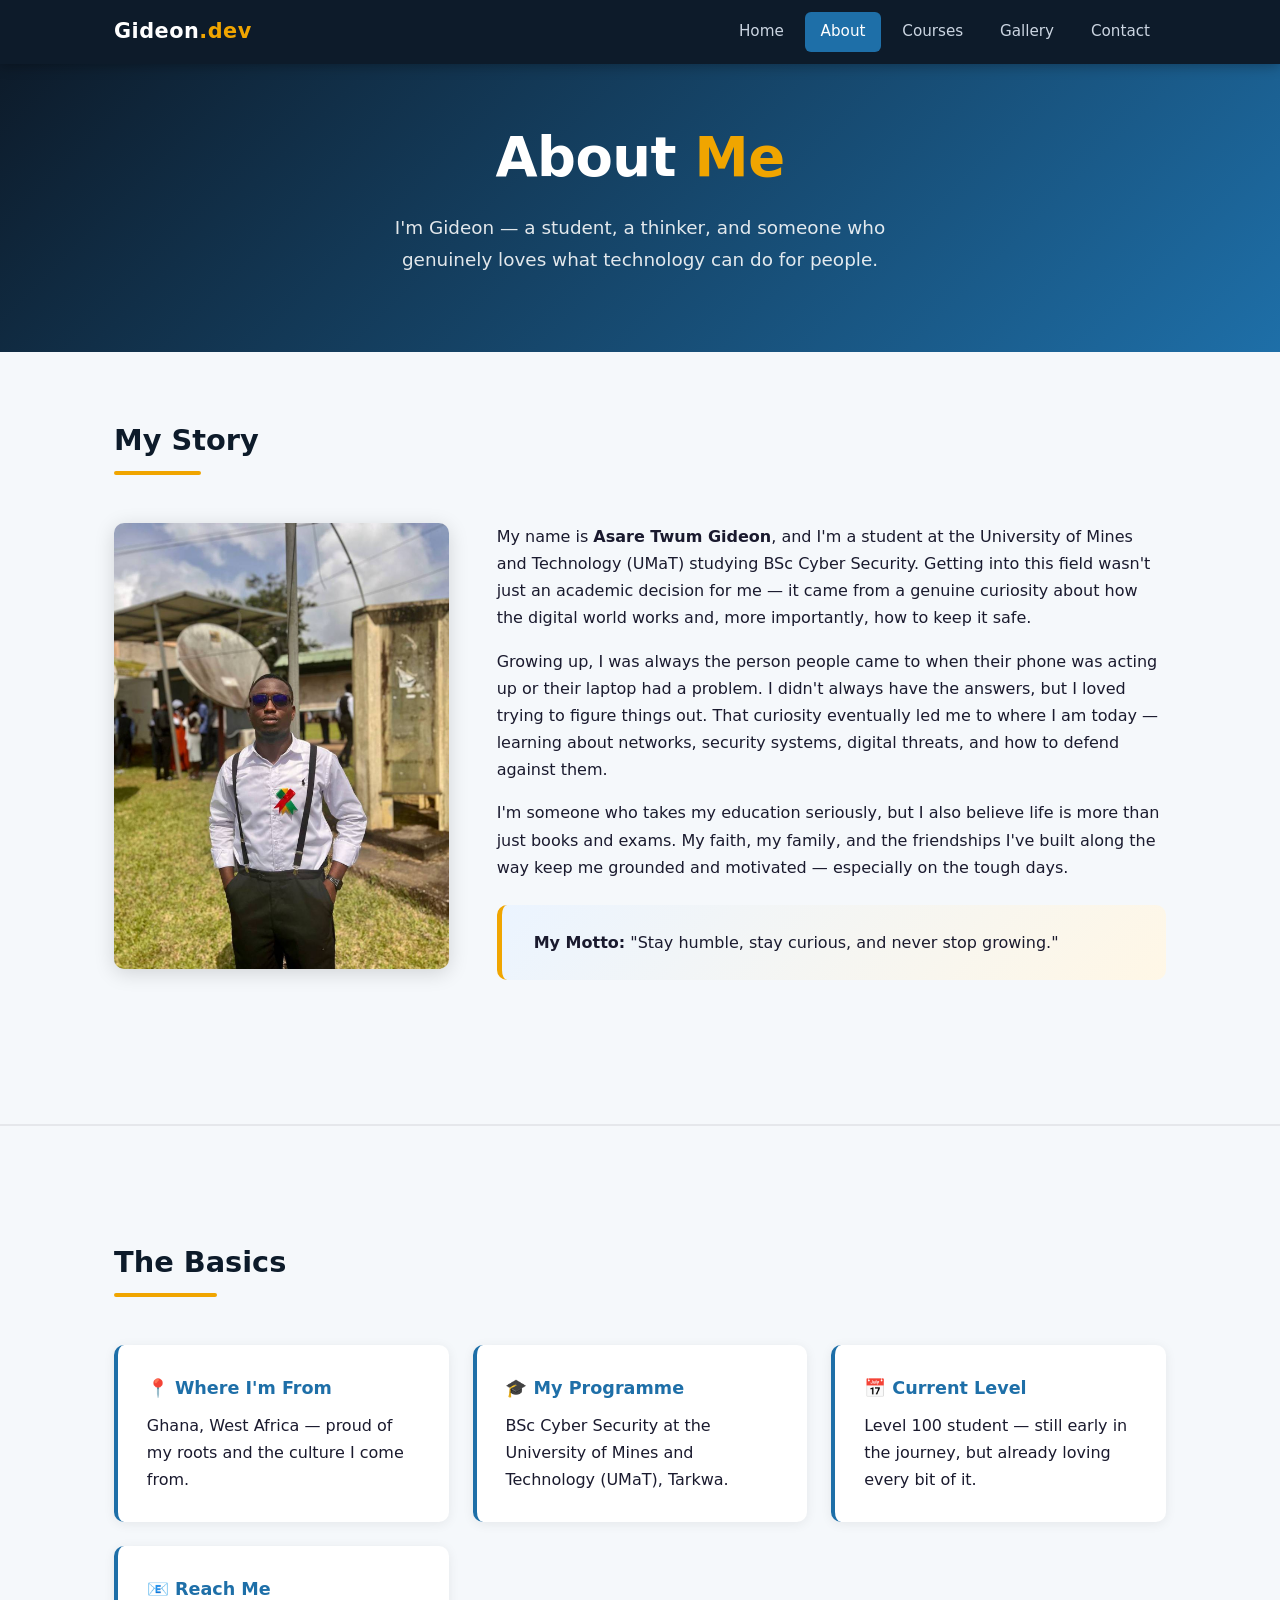
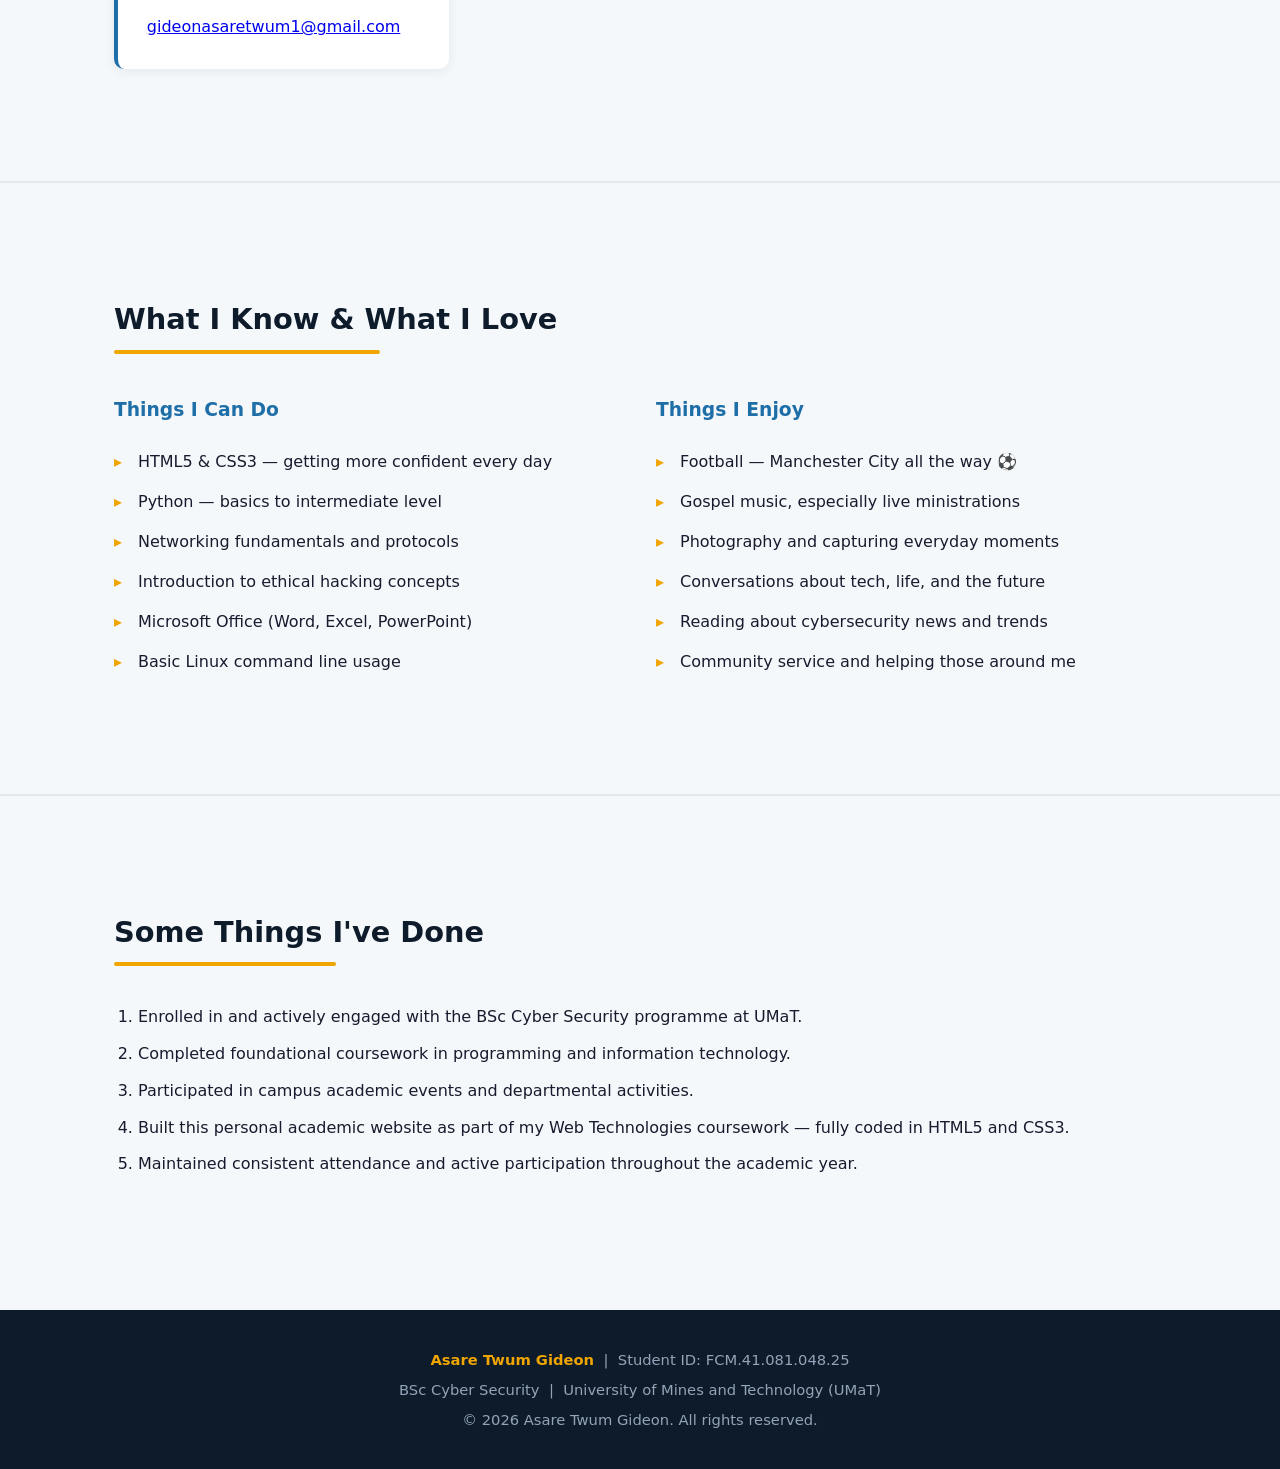
==== about.html @ c522113d "Add files via upload" ====
<!DOCTYPE html>
<html lang="en">
<head>
  <meta charset="UTF-8" />
  <meta name="viewport" content="width=device-width, initial-scale=1.0" />
  <meta name="description" content="About Asare Twum Gideon – BSc Cyber Security, UMaT" />
  <meta name="author" content="Asare Twum Gideon" />
  <title>About Me | Asare Twum Gideon</title>
  <link rel="stylesheet" href="style.css" />
</head>
<body>

  <header>
    <div class="header-inner">
      <a href="index.html" class="logo">Gideon<span>.dev</span></a>
      <nav>
        <ul>
          <li><a href="index.html">Home</a></li>
          <li><a href="about.html" class="active">About</a></li>
          <li><a href="courses.html">Courses</a></li>
          <li><a href="gallery.html">Gallery</a></li>
          <li><a href="contact.html">Contact</a></li>
        </ul>
      </nav>
    </div>
  </header>

  <section class="hero" style="padding:3rem 1.5rem;">
    <h1>About <span>Me</span></h1>
    <p>I'm Gideon — a student, a thinker, and someone who genuinely loves what technology can do for people.</p>
  </section>

  <main>

    <section class="section">
      <h2 class="section-title">My Story</h2>
      <div class="about-grid">
        <aside>
          <img src="images/photo2.jpg" alt="Asare Twum Gideon in formal white shirt with suspenders on campus" class="about-img" />
        </aside>
        <article>
          <p>My name is <strong>Asare Twum Gideon</strong>, and I'm a student at the University of Mines and Technology (UMaT) studying BSc Cyber Security. Getting into this field wasn't just an academic decision for me — it came from a genuine curiosity about how the digital world works and, more importantly, how to keep it safe.</p>

          <p style="margin-top:1rem;">Growing up, I was always the person people came to when their phone was acting up or their laptop had a problem. I didn't always have the answers, but I loved trying to figure things out. That curiosity eventually led me to where I am today — learning about networks, security systems, digital threats, and how to defend against them.</p>

          <p style="margin-top:1rem;">I'm someone who takes my education seriously, but I also believe life is more than just books and exams. My faith, my family, and the friendships I've built along the way keep me grounded and motivated — especially on the tough days.</p>

          <div class="highlight" style="margin-top:1.5rem;">
            <strong>My Motto:</strong> "Stay humble, stay curious, and never stop growing."
          </div>
        </article>
      </div>
    </section>

    <hr class="divider" />

    <section class="section">
      <h2 class="section-title">The Basics</h2>
      <div class="card-grid">
        <div class="card">
          <h3>📍 Where I'm From</h3>
          <p>Ghana, West Africa — proud of my roots and the culture I come from.</p>
        </div>
        <div class="card">
          <h3>🎓 My Programme</h3>
          <p>BSc Cyber Security at the University of Mines and Technology (UMaT), Tarkwa.</p>
        </div>
        <div class="card">
          <h3>📅 Current Level</h3>
          <p>Level 100 student — still early in the journey, but already loving every bit of it.</p>
        </div>
        <div class="card">
          <h3>📧 Reach Me</h3>
          <p><a href="mailto:gideonasaretwum1@gmail.com">gideonasaretwum1@gmail.com</a></p>
        </div>
      </div>
    </section>

    <hr class="divider" />

    <section class="section">
      <h2 class="section-title">What I Know &amp; What I Love</h2>
      <div style="display:grid; grid-template-columns:1fr 1fr; gap:2rem; margin-top:1.5rem;">
        <div>
          <h3 style="color:var(--sky); margin-bottom:0.8rem;">Things I Can Do</h3>
          <ul class="styled-list">
            <li>HTML5 &amp; CSS3 — getting more confident every day</li>
            <li>Python — basics to intermediate level</li>
            <li>Networking fundamentals and protocols</li>
            <li>Introduction to ethical hacking concepts</li>
            <li>Microsoft Office (Word, Excel, PowerPoint)</li>
            <li>Basic Linux command line usage</li>
          </ul>
        </div>
        <div>
          <h3 style="color:var(--sky); margin-bottom:0.8rem;">Things I Enjoy</h3>
          <ul class="styled-list">
            <li>Football — Manchester City all the way ⚽</li>
            <li>Gospel music, especially live ministrations</li>
            <li>Photography and capturing everyday moments</li>
            <li>Conversations about tech, life, and the future</li>
            <li>Reading about cybersecurity news and trends</li>
            <li>Community service and helping those around me</li>
          </ul>
        </div>
      </div>
    </section>

    <hr class="divider" />

    <section class="section">
      <h2 class="section-title">Some Things I've Done</h2>
      <ol class="styled-ol">
        <li>Enrolled in and actively engaged with the BSc Cyber Security programme at UMaT.</li>
        <li>Completed foundational coursework in programming and information technology.</li>
        <li>Participated in campus academic events and departmental activities.</li>
        <li>Built this personal academic website as part of my Web Technologies coursework — fully coded in HTML5 and CSS3.</li>
        <li>Maintained consistent attendance and active participation throughout the academic year.</li>
      </ol>
    </section>

  </main>

  <footer>
    <p><strong>Asare Twum Gideon</strong> &nbsp;|&nbsp; Student ID: FCM.41.081.048.25</p>
    <p>BSc Cyber Security &nbsp;|&nbsp; University of Mines and Technology (UMaT)</p>
    <p>&copy; 2026 Asare Twum Gideon. All rights reserved.</p>
  </footer>

</body>
</html>
---- style.css ----
/* ===== RESET & BASE ===== */
*, *::before, *::after { box-sizing: border-box; margin: 0; padding: 0; }

:root {
  --navy:   #0D1B2A;
  --sky:    #1E6FA8;
  --accent: #F0A500;
  --light:  #F5F8FB;
  --white:  #FFFFFF;
  --text:   #1A1A2E;
  --muted:  #6B7280;
  --radius: 10px;
}

html { scroll-behavior: smooth; }

body {
  font-family: 'Segoe UI', system-ui, sans-serif;
  background: var(--light);
  color: var(--text);
  line-height: 1.7;
}

/* ===== HEADER / NAV ===== */
header {
  background: var(--navy);
  position: sticky;
  top: 0;
  z-index: 100;
  box-shadow: 0 2px 12px rgba(0,0,0,0.3);
}

.header-inner {
  max-width: 1100px;
  margin: 0 auto;
  padding: 0 1.5rem;
  display: flex;
  align-items: center;
  justify-content: space-between;
  height: 64px;
}

.logo {
  font-size: 1.3rem;
  font-weight: 700;
  color: var(--white);
  text-decoration: none;
  letter-spacing: 0.5px;
}

.logo span { color: var(--accent); }

nav ul {
  list-style: none;
  display: flex;
  gap: 0.3rem;
}

nav a {
  display: block;
  padding: 0.45rem 1rem;
  color: #CBD5E1;
  text-decoration: none;
  border-radius: 6px;
  font-size: 0.95rem;
  transition: background 0.2s, color 0.2s;
}

nav a:hover, nav a.active {
  background: var(--sky);
  color: var(--white);
}

/* ===== HERO ===== */
.hero {
  background: linear-gradient(135deg, var(--navy) 0%, var(--sky) 100%);
  color: var(--white);
  padding: 5rem 1.5rem 4rem;
  text-align: center;
}

.hero h1 {
  font-size: clamp(2rem, 5vw, 3.4rem);
  font-weight: 800;
  letter-spacing: -0.5px;
  margin-bottom: 0.5rem;
}

.hero h1 span { color: var(--accent); }

.hero p {
  font-size: 1.15rem;
  opacity: 0.88;
  max-width: 560px;
  margin: 0 auto 1.8rem;
}

.btn {
  display: inline-block;
  padding: 0.75rem 2rem;
  background: var(--accent);
  color: var(--navy);
  font-weight: 700;
  border-radius: 50px;
  text-decoration: none;
  transition: opacity 0.2s, transform 0.15s;
}

.btn:hover { opacity: 0.88; transform: translateY(-2px); }

.hero-photo {
  width: 150px;
  height: 150px;
  border-radius: 50%;
  object-fit: cover;
  border: 4px solid var(--accent);
  margin-bottom: 1.5rem;
}

/* ===== SECTIONS ===== */
.section { padding: 4rem 1.5rem; max-width: 1100px; margin: 0 auto; }

.section-title {
  font-size: 1.8rem;
  font-weight: 800;
  color: var(--navy);
  margin-bottom: 1rem;
  position: relative;
  display: inline-block;
}

.section-title::after {
  content: '';
  display: block;
  height: 4px;
  width: 60%;
  background: var(--accent);
  border-radius: 2px;
  margin-top: 6px;
}

/* ===== CARDS ===== */
.card-grid {
  display: grid;
  grid-template-columns: repeat(auto-fit, minmax(260px, 1fr));
  gap: 1.5rem;
  margin-top: 2rem;
}

.card {
  background: var(--white);
  border-radius: var(--radius);
  padding: 1.8rem;
  box-shadow: 0 2px 12px rgba(0,0,0,0.07);
  border-left: 4px solid var(--sky);
  transition: transform 0.2s, box-shadow 0.2s;
}

.card:hover { transform: translateY(-4px); box-shadow: 0 6px 24px rgba(0,0,0,0.12); }
.card h3 { color: var(--sky); margin-bottom: 0.5rem; font-size: 1.1rem; }

/* ===== TABLE ===== */
.table-wrap { overflow-x: auto; margin-top: 2rem; }

table {
  width: 100%;
  border-collapse: collapse;
  background: var(--white);
  border-radius: var(--radius);
  overflow: hidden;
  box-shadow: 0 2px 12px rgba(0,0,0,0.07);
}

thead { background: var(--navy); color: var(--white); }
thead th { padding: 1rem 1.2rem; text-align: left; font-weight: 700; }
tbody td { padding: 0.85rem 1.2rem; border-bottom: 1px solid #E5E7EB; }
tbody tr:last-child td { border-bottom: none; }
tbody tr:hover { background: #F0F4FF; }

/* ===== LISTS ===== */
.styled-list { list-style: none; margin-top: 1rem; }
.styled-list li { padding: 0.4rem 0 0.4rem 1.5rem; position: relative; }
.styled-list li::before { content: '▸'; color: var(--accent); position: absolute; left: 0; }

ol.styled-ol { margin-top: 1rem; padding-left: 1.5rem; }
ol.styled-ol li { padding: 0.3rem 0; }

/* ===== GALLERY ===== */
.gallery-grid {
  display: grid;
  grid-template-columns: repeat(auto-fit, minmax(220px, 1fr));
  gap: 1.2rem;
  margin-top: 2rem;
}

.gallery-grid figure {
  border-radius: var(--radius);
  overflow: hidden;
  box-shadow: 0 2px 12px rgba(0,0,0,0.1);
  background: var(--white);
}

.gallery-grid img {
  width: 100%;
  height: 240px;
  object-fit: cover;
  display: block;
  transition: transform 0.3s;
}

.gallery-grid figure:hover img { transform: scale(1.04); }

figcaption {
  padding: 0.7rem 1rem;
  font-size: 0.88rem;
  color: var(--muted);
  text-align: center;
}

/* ===== FORM ===== */
.contact-form {
  background: var(--white);
  padding: 2.5rem;
  border-radius: var(--radius);
  box-shadow: 0 2px 12px rgba(0,0,0,0.07);
  max-width: 640px;
}

.form-group { margin-bottom: 1.4rem; }

.form-group label {
  display: block;
  font-weight: 600;
  margin-bottom: 0.4rem;
  color: var(--navy);
  font-size: 0.95rem;
}

.form-group input,
.form-group select,
.form-group textarea {
  width: 100%;
  padding: 0.75rem 1rem;
  border: 2px solid #E5E7EB;
  border-radius: 8px;
  font-size: 0.97rem;
  font-family: inherit;
  transition: border-color 0.2s;
  background: #FAFAFA;
}

.form-group input:focus,
.form-group select:focus,
.form-group textarea:focus {
  outline: none;
  border-color: var(--sky);
  background: var(--white);
}

.form-group textarea { height: 130px; resize: vertical; }

.form-submit {
  background: var(--navy);
  color: var(--white);
  border: none;
  padding: 0.85rem 2.5rem;
  border-radius: 50px;
  font-size: 1rem;
  font-weight: 700;
  cursor: pointer;
  transition: background 0.2s;
}

.form-submit:hover { background: var(--sky); }

/* ===== AUDIO ===== */
.audio-wrap {
  background: var(--white);
  padding: 1.5rem;
  border-radius: var(--radius);
  box-shadow: 0 2px 12px rgba(0,0,0,0.07);
  margin-top: 2rem;
  display: flex;
  flex-direction: column;
  gap: 0.8rem;
}

.audio-wrap p { font-weight: 600; color: var(--navy); }
audio { width: 100%; }

/* ===== ABOUT LAYOUT ===== */
.about-grid {
  display: grid;
  grid-template-columns: 1fr 2fr;
  gap: 3rem;
  align-items: start;
  margin-top: 2rem;
}

.about-img {
  width: 100%;
  border-radius: var(--radius);
  object-fit: cover;
  box-shadow: 0 4px 20px rgba(0,0,0,0.15);
}

/* ===== FOOTER ===== */
footer {
  background: var(--navy);
  color: #94A3B8;
  text-align: center;
  padding: 2rem 1.5rem;
  margin-top: 4rem;
  font-size: 0.92rem;
}

footer strong { color: var(--accent); }
footer p { margin: 0.3rem 0; }

/* ===== DIVIDER ===== */
.divider { border: none; border-top: 2px solid #E5E7EB; margin: 3rem 0; }

/* ===== HIGHLIGHT BOX ===== */
.highlight {
  background: linear-gradient(135deg, #EBF4FF, #FFF7E6);
  border-left: 5px solid var(--accent);
  border-radius: var(--radius);
  padding: 1.5rem 2rem;
  margin: 2rem 0;
}

/* ===== RESPONSIVE ===== */
@media (max-width: 768px) {
  nav ul { gap: 0.1rem; }
  nav a { padding: 0.4rem 0.6rem; font-size: 0.85rem; }
  .about-grid { grid-template-columns: 1fr; }
  .contact-form { padding: 1.5rem; }
}
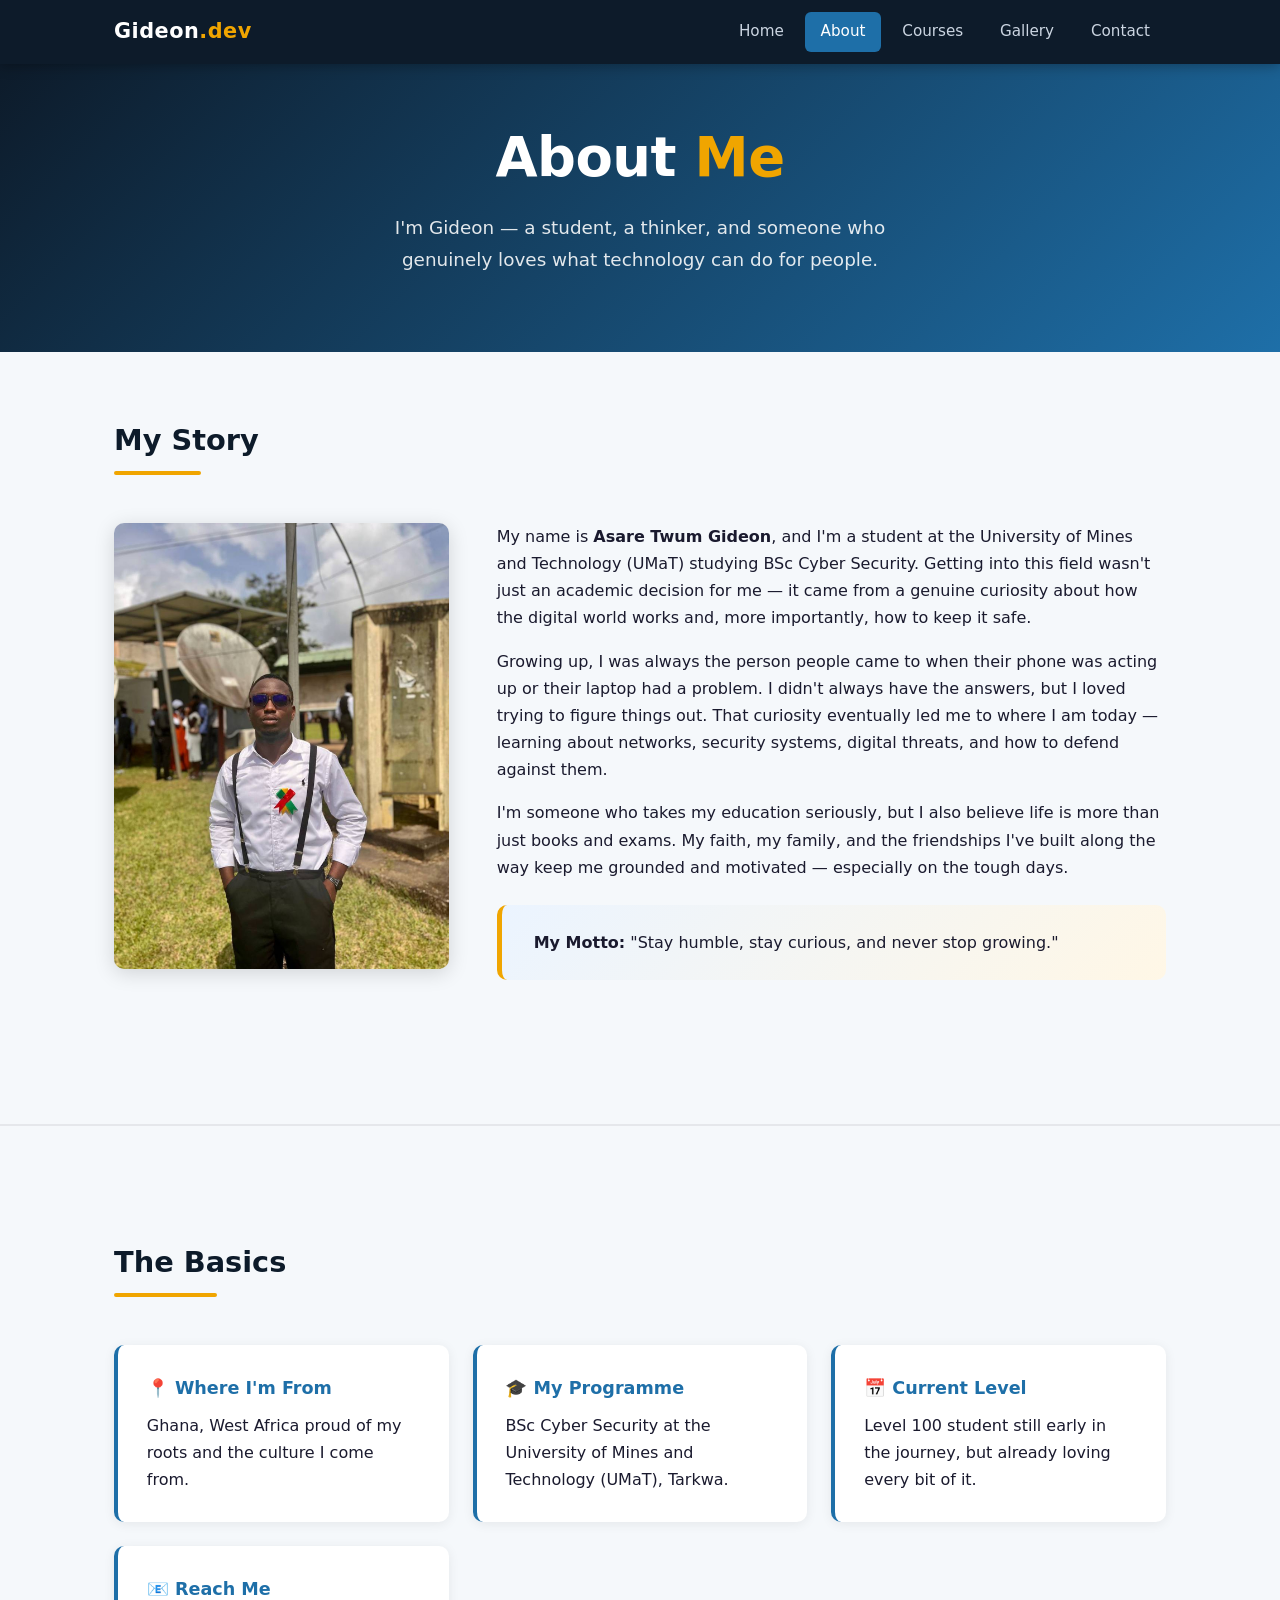
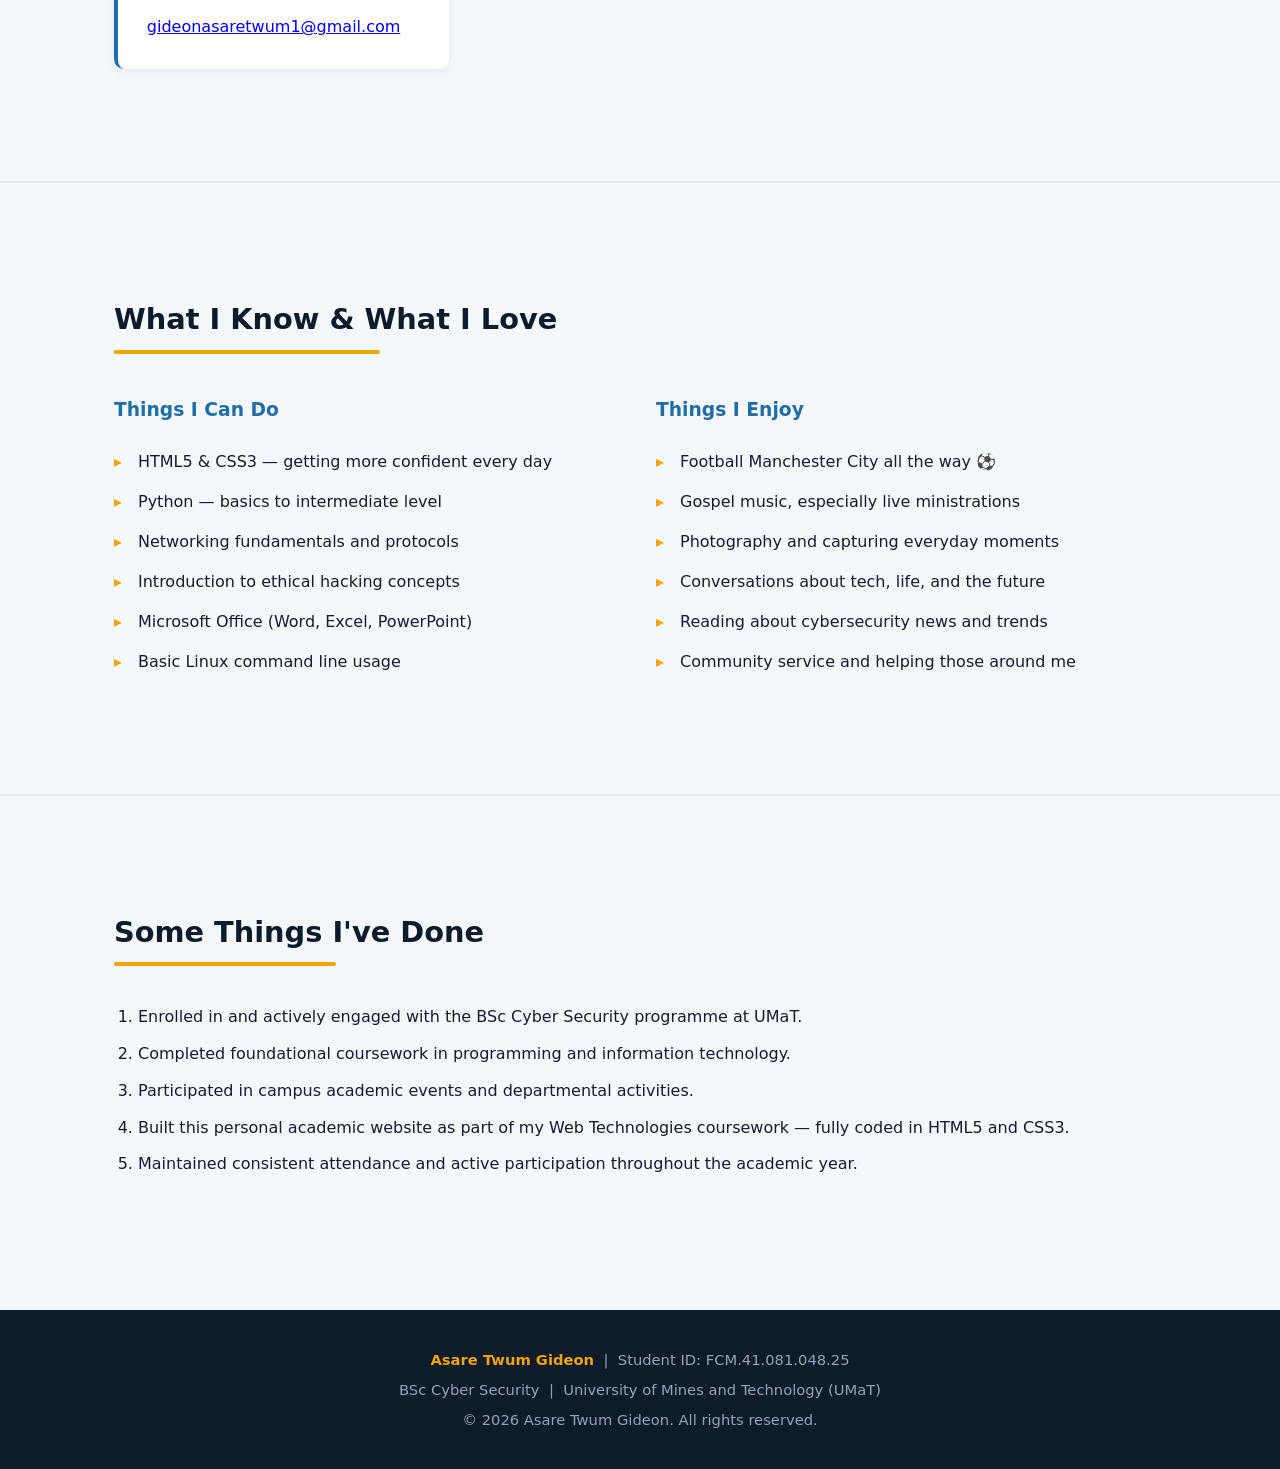
==== commit 710da132: "Update about.html" ====
--- a/about.html
+++ b/about.html
@@ -59,7 +59,7 @@
       <div class="card-grid">
         <div class="card">
           <h3>📍 Where I'm From</h3>
-          <p>Ghana, West Africa — proud of my roots and the culture I come from.</p>
+          <p>Ghana, West Africa proud of my roots and the culture I come from.</p>
         </div>
         <div class="card">
           <h3>🎓 My Programme</h3>
@@ -67,7 +67,7 @@
         </div>
         <div class="card">
           <h3>📅 Current Level</h3>
-          <p>Level 100 student — still early in the journey, but already loving every bit of it.</p>
+          <p>Level 100 student still early in the journey, but already loving every bit of it.</p>
         </div>
         <div class="card">
           <h3>📧 Reach Me</h3>
@@ -95,7 +95,7 @@
         <div>
           <h3 style="color:var(--sky); margin-bottom:0.8rem;">Things I Enjoy</h3>
           <ul class="styled-list">
-            <li>Football — Manchester City all the way ⚽</li>
+            <li>Football  Manchester City all the way ⚽</li>
             <li>Gospel music, especially live ministrations</li>
             <li>Photography and capturing everyday moments</li>
             <li>Conversations about tech, life, and the future</li>
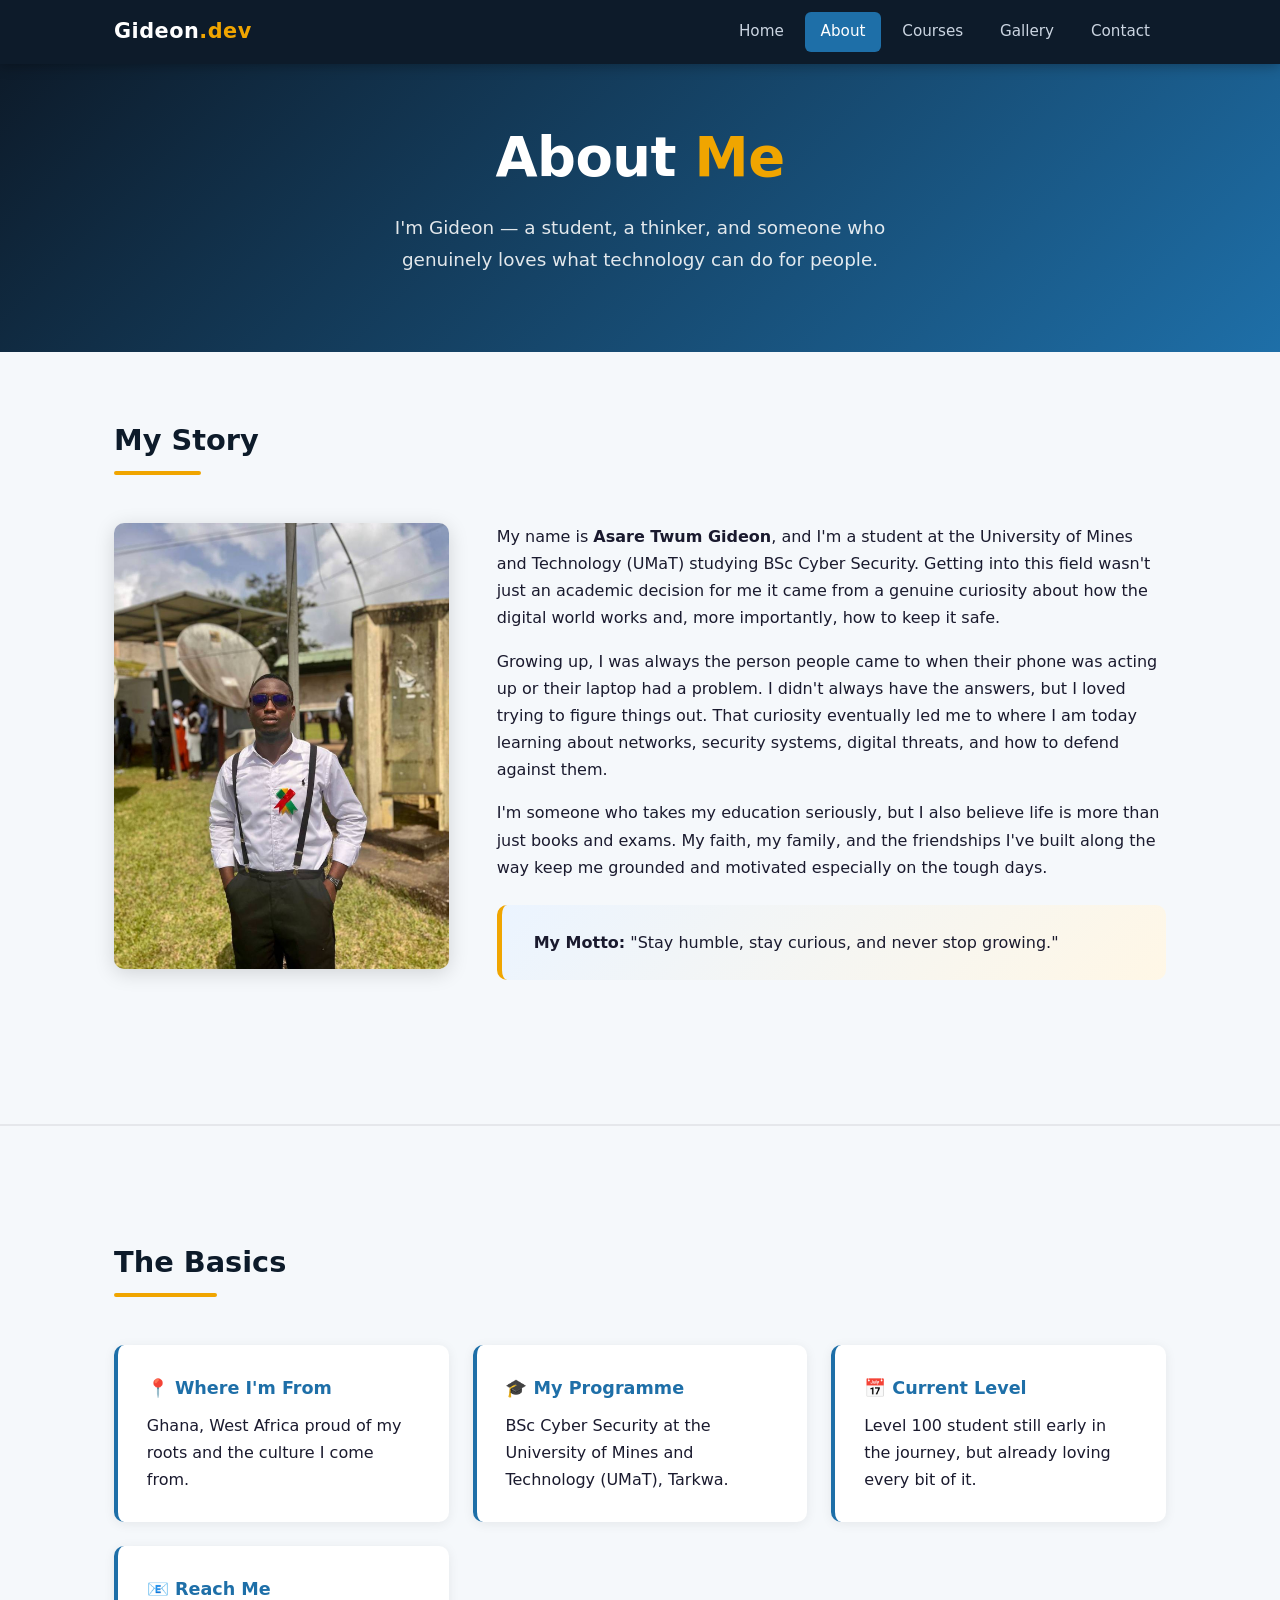
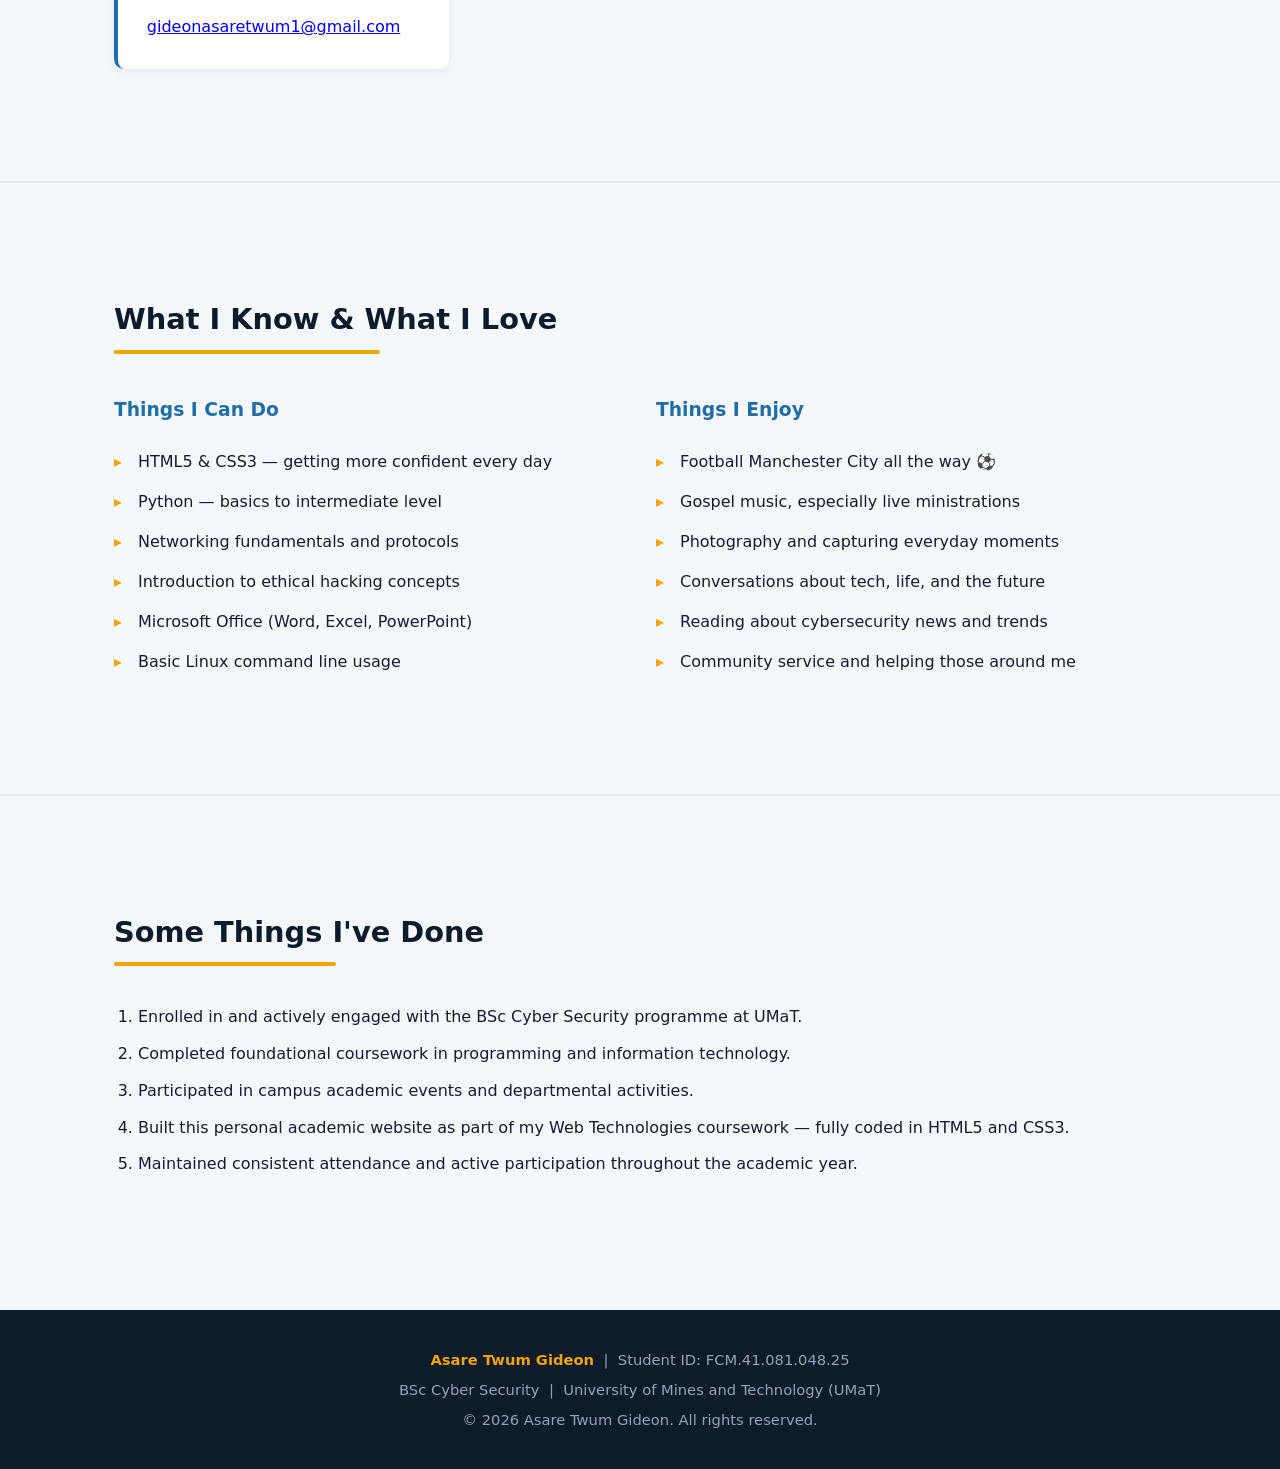
==== commit fc918a71: "Update about.html" ====
--- a/about.html
+++ b/about.html
@@ -39,11 +39,11 @@
           <img src="images/photo2.jpg" alt="Asare Twum Gideon in formal white shirt with suspenders on campus" class="about-img" />
         </aside>
         <article>
-          <p>My name is <strong>Asare Twum Gideon</strong>, and I'm a student at the University of Mines and Technology (UMaT) studying BSc Cyber Security. Getting into this field wasn't just an academic decision for me — it came from a genuine curiosity about how the digital world works and, more importantly, how to keep it safe.</p>
+          <p>My name is <strong>Asare Twum Gideon</strong>, and I'm a student at the University of Mines and Technology (UMaT) studying BSc Cyber Security. Getting into this field wasn't just an academic decision for me it came from a genuine curiosity about how the digital world works and, more importantly, how to keep it safe.</p>
 
-          <p style="margin-top:1rem;">Growing up, I was always the person people came to when their phone was acting up or their laptop had a problem. I didn't always have the answers, but I loved trying to figure things out. That curiosity eventually led me to where I am today — learning about networks, security systems, digital threats, and how to defend against them.</p>
+          <p style="margin-top:1rem;">Growing up, I was always the person people came to when their phone was acting up or their laptop had a problem. I didn't always have the answers, but I loved trying to figure things out. That curiosity eventually led me to where I am today  learning about networks, security systems, digital threats, and how to defend against them.</p>
 
-          <p style="margin-top:1rem;">I'm someone who takes my education seriously, but I also believe life is more than just books and exams. My faith, my family, and the friendships I've built along the way keep me grounded and motivated — especially on the tough days.</p>
+          <p style="margin-top:1rem;">I'm someone who takes my education seriously, but I also believe life is more than just books and exams. My faith, my family, and the friendships I've built along the way keep me grounded and motivated  especially on the tough days.</p>
 
           <div class="highlight" style="margin-top:1.5rem;">
             <strong>My Motto:</strong> "Stay humble, stay curious, and never stop growing."
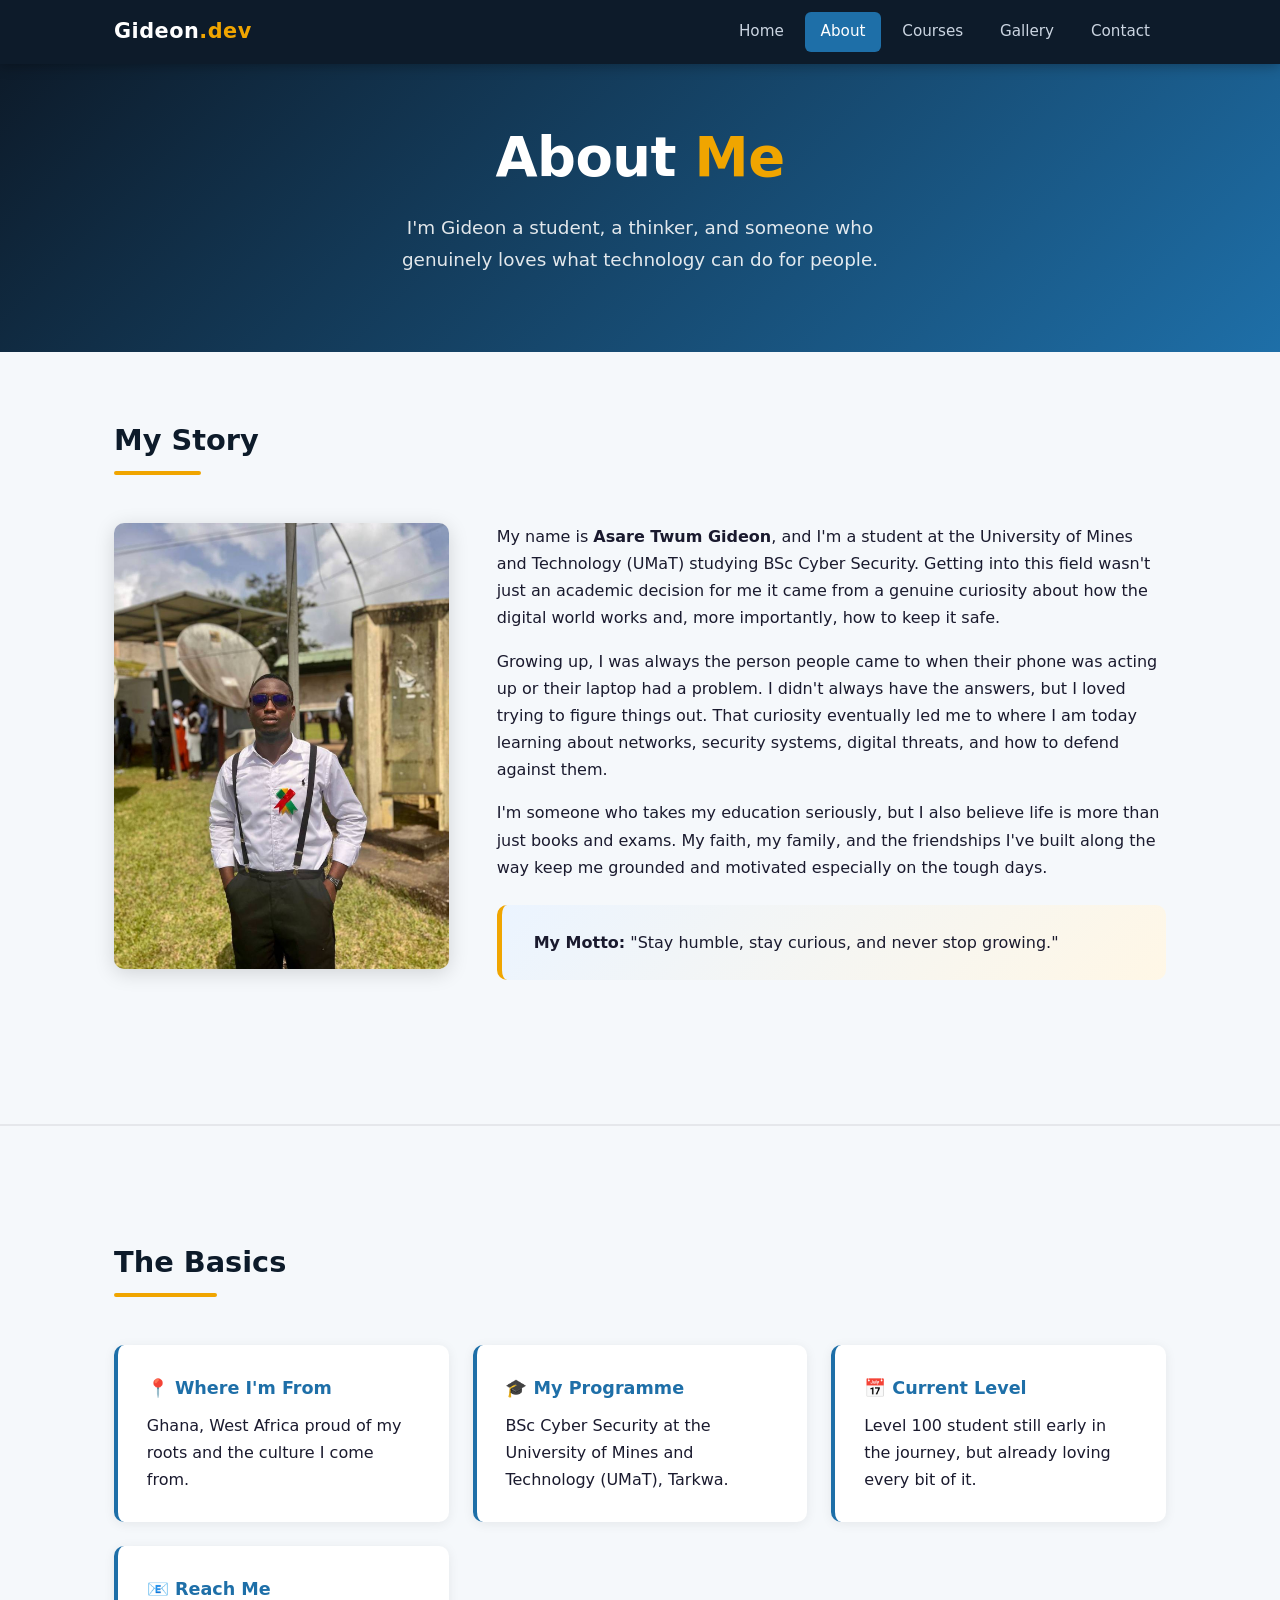
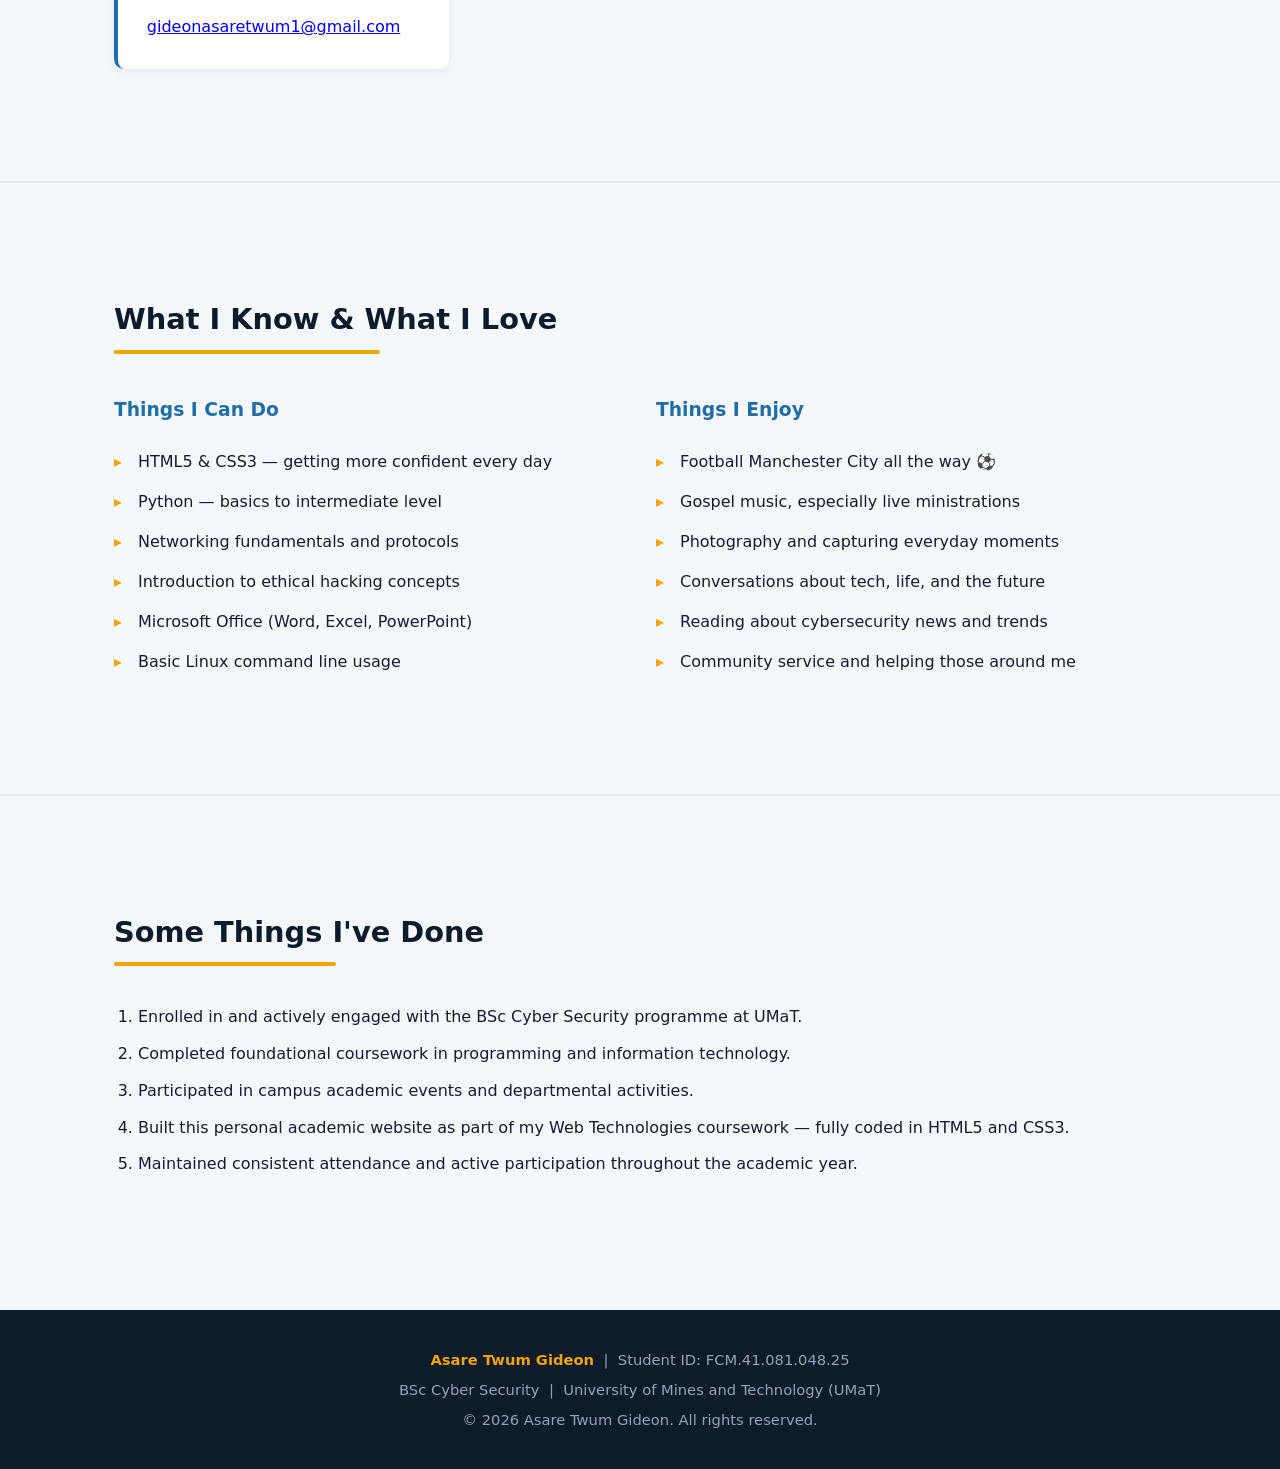
==== commit 14d270db: "Update about.html" ====
--- a/about.html
+++ b/about.html
@@ -27,7 +27,7 @@
 
   <section class="hero" style="padding:3rem 1.5rem;">
     <h1>About <span>Me</span></h1>
-    <p>I'm Gideon — a student, a thinker, and someone who genuinely loves what technology can do for people.</p>
+    <p>I'm Gideon a student, a thinker, and someone who genuinely loves what technology can do for people.</p>
   </section>
 
   <main>
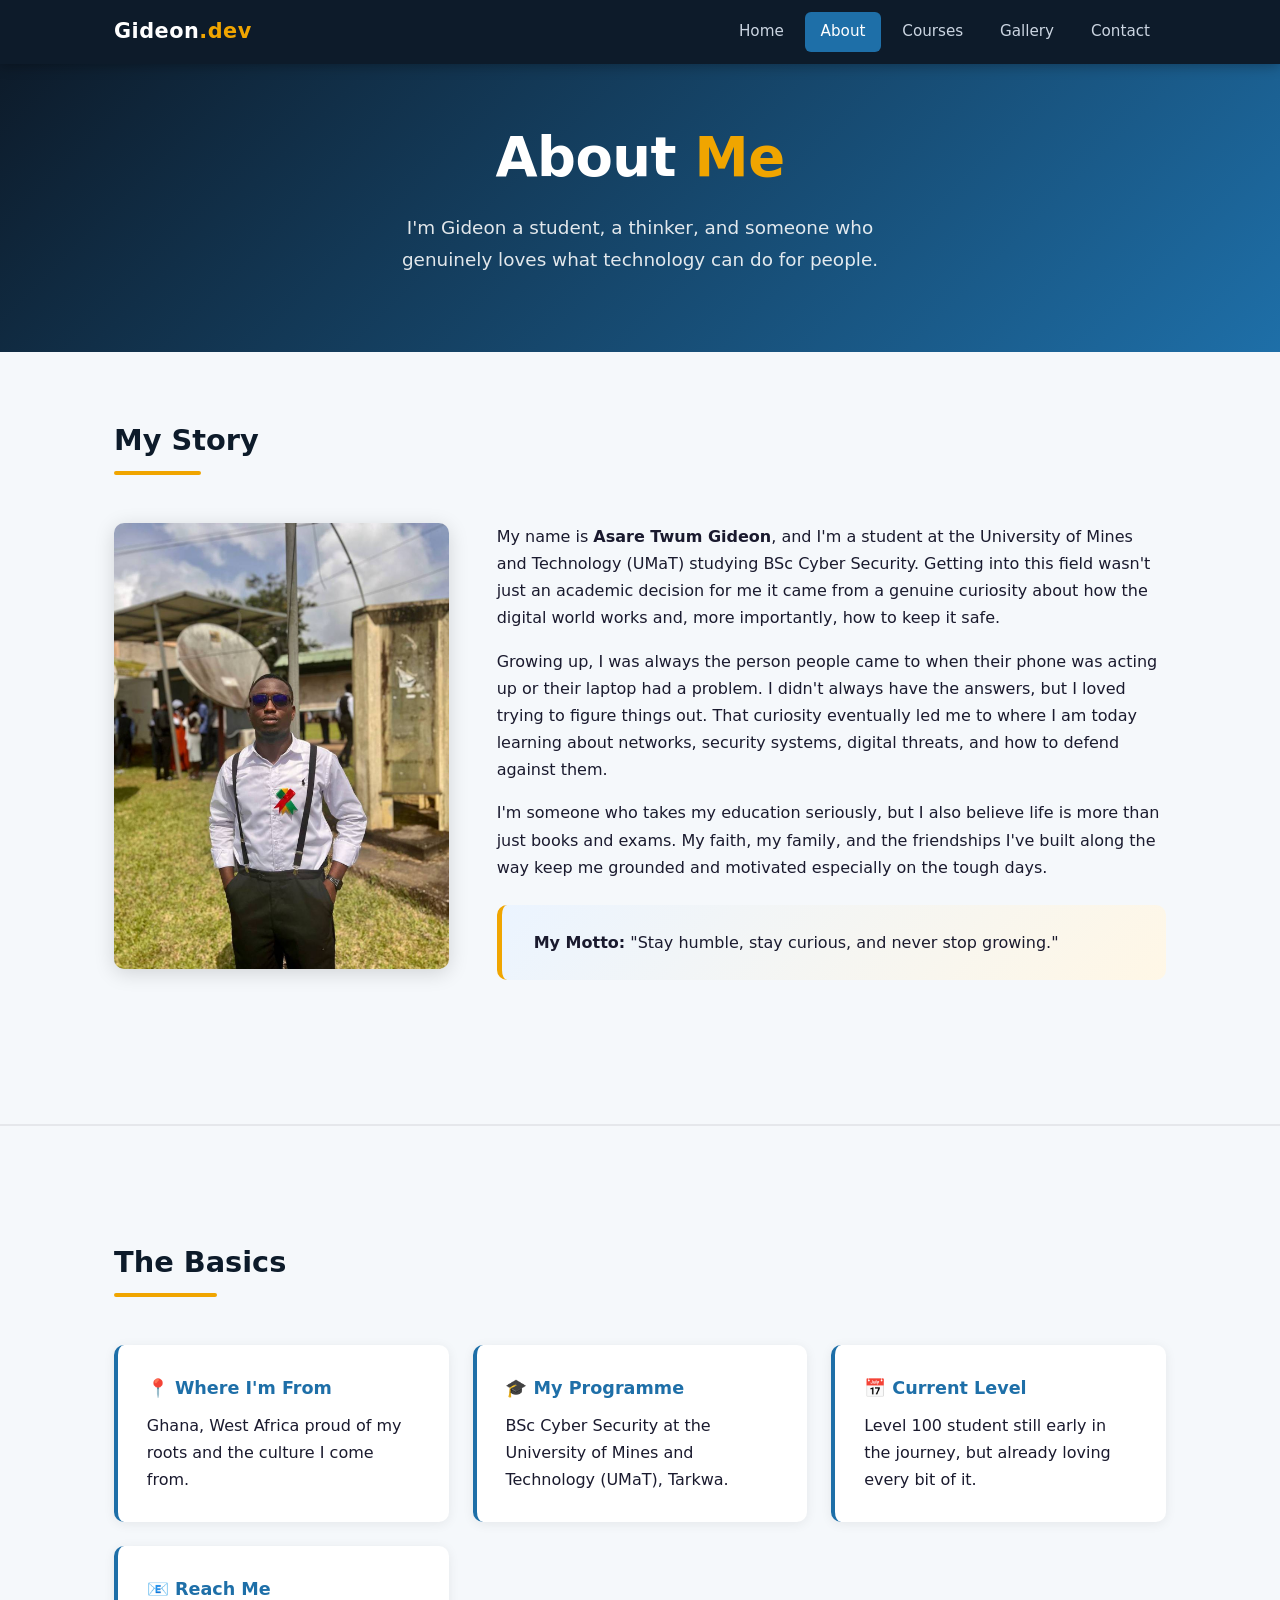
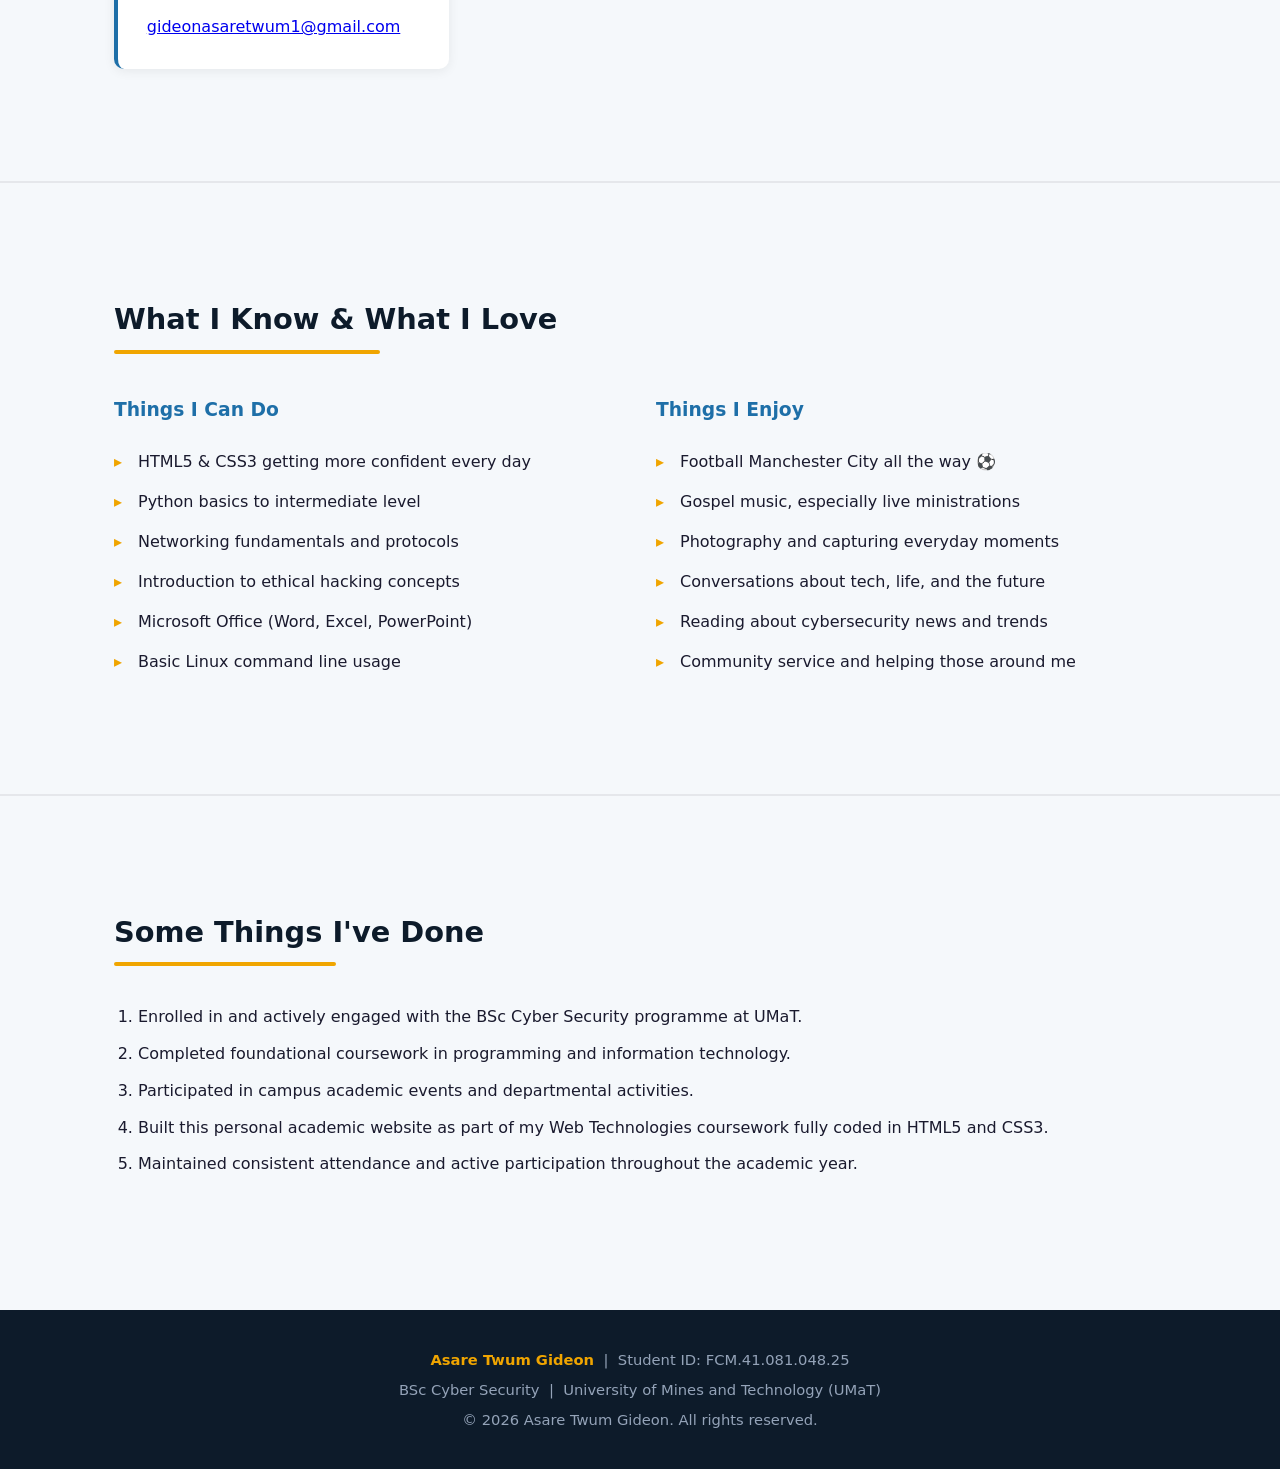
==== commit a420c716: "Update about.html" ====
--- a/about.html
+++ b/about.html
@@ -3,7 +3,7 @@
 <head>
   <meta charset="UTF-8" />
   <meta name="viewport" content="width=device-width, initial-scale=1.0" />
-  <meta name="description" content="About Asare Twum Gideon – BSc Cyber Security, UMaT" />
+  <meta name="description" content="About Asare Twum Gideon, BSc Cyber Security, UMaT" />
   <meta name="author" content="Asare Twum Gideon" />
   <title>About Me | Asare Twum Gideon</title>
   <link rel="stylesheet" href="style.css" />
@@ -84,8 +84,8 @@
         <div>
           <h3 style="color:var(--sky); margin-bottom:0.8rem;">Things I Can Do</h3>
           <ul class="styled-list">
-            <li>HTML5 &amp; CSS3 — getting more confident every day</li>
-            <li>Python — basics to intermediate level</li>
+            <li>HTML5 &amp; CSS3  getting more confident every day</li>
+            <li>Python basics to intermediate level</li>
             <li>Networking fundamentals and protocols</li>
             <li>Introduction to ethical hacking concepts</li>
             <li>Microsoft Office (Word, Excel, PowerPoint)</li>
@@ -114,7 +114,7 @@
         <li>Enrolled in and actively engaged with the BSc Cyber Security programme at UMaT.</li>
         <li>Completed foundational coursework in programming and information technology.</li>
         <li>Participated in campus academic events and departmental activities.</li>
-        <li>Built this personal academic website as part of my Web Technologies coursework — fully coded in HTML5 and CSS3.</li>
+        <li>Built this personal academic website as part of my Web Technologies coursework  fully coded in HTML5 and CSS3.</li>
         <li>Maintained consistent attendance and active participation throughout the academic year.</li>
       </ol>
     </section>
